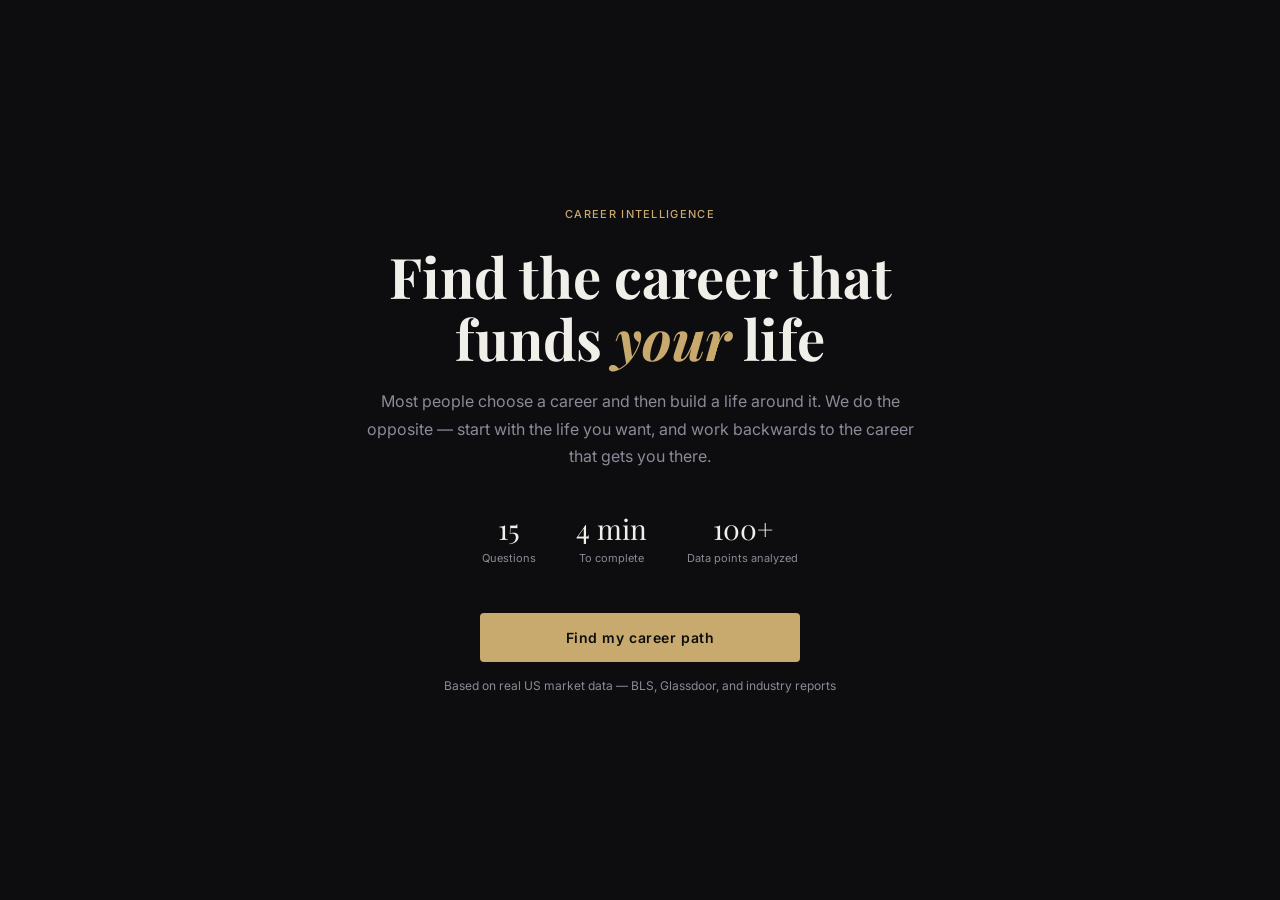
==== index.html @ bc1ee845 "first commit" ====
<!DOCTYPE html>
<html lang="en">
<head>
    <meta charset="UTF-8">
    <meta name="viewport" content="width=device-width, initial-scale=1.0">
    <title>DreamCareer — Find the career that funds your life</title>
    <link href="https://fonts.googleapis.com/css2?family=Inter:wght@300;400;500;600&family=Playfair+Display:wght@700&display=swap" rel="stylesheet">
    <link rel="stylesheet" href="css/style.css">
</head>
<body>

    <!-- LANDING PAGE -->
    <section id="landing">
        <p class="eyebrow">Career Intelligence</p>
        <h1 class="hero-title">Find the career that funds <em>your</em> life</h1>
        <p class="hero-sub">Most people choose a career and then build a life around it. We do the opposite — start with the life you want, and work backwards to the career that gets you there.</p>
        <div class="stat-row">
            <div class="stat">
                <div class="stat-number">15</div>
                <div class="stat-label">Questions</div>
            </div>
            <div class="stat">
                <div class="stat-number">4 min</div>
                <div class="stat-label">To complete</div>
            </div>
            <div class="stat">
                <div class="stat-number">100+</div>
                <div class="stat-label">Data points analyzed</div>
            </div>
        </div>
        <button class="btn-primary" onclick="startQuiz()">Find my career path</button>
        <p class="disclaimer">Based on real US market data — BLS, Glassdoor, and industry reports</p>
    </section>

    <!-- QUIZ -->
    <section id="quiz">
        <div class="progress-bar">
            <div class="progress-fill" id="progress-fill"></div>
        </div>
        <p class="question-count" id="question-count"></p>
        <h2 class="question-text" id="question-text"></h2>
        <div class="options-grid" id="options-grid"></div>
    </section>

    <!-- LOADING -->
    <section id="loading">
        <div class="loading-ring"></div>
        <h2 class="loading-title">Analyzing your profile</h2>
        <p class="loading-sub">Cross-referencing your answers with salary data, career trajectories, and market demand.</p>
    </section>

    <!-- RESULT -->
    <section id="result">
        <span class="profile-tag" id="profile-tag"></span>
        <h2 class="result-title" id="result-title"></h2>
        <p class="result-hook" id="result-hook"></p>
        <div class="preview-card" id="preview-card"></div>
        <div id="paywall-block"></div>
        <div id="full-result" style="display:none"></div>
    </section>

    <script src="js/quiz.js"></script>
</body>
</html>
---- css/style.css ----
*, *::before, *::after {
    box-sizing: border-box;
    margin: 0;
    padding: 0;
}

:root {
    --bg: #0D0D0F;
    --surface: #16161A;
    --border: #2A2A30;
    --text: #F0EFE9;
    --muted: #8A8A99;
    --accent: #C8A96E;
    --accent-dim: rgba(200, 169, 110, 0.12);
}

body {
    background: var(--bg);
    color: var(--text);
    font-family: 'Inter', sans-serif;
    min-height: 100vh;
    display: flex;
    flex-direction: column;
    align-items: center;
    justify-content: center;
    padding: 24px;
}

/* ── LANDING ── */
#landing {
    max-width: 560px;
    width: 100%;
    text-align: center;
}

.eyebrow {
    font-size: 11px;
    font-weight: 500;
    letter-spacing: 0.12em;
    text-transform: uppercase;
    color: var(--accent);
    margin-bottom: 24px;
}

.hero-title {
    font-family: 'Playfair Display', serif;
    font-size: clamp(36px, 6vw, 56px);
    line-height: 1.1;
    color: var(--text);
    margin-bottom: 20px;
}

.hero-title em {
    font-style: italic;
    color: var(--accent);
}

.hero-sub {
    font-size: 16px;
    line-height: 1.7;
    color: var(--muted);
    margin-bottom: 40px;
}

.stat-row {
    display: flex;
    justify-content: center;
    gap: 40px;
    margin-bottom: 48px;
}

.stat {
    text-align: center;
}

.stat-number {
    font-family: 'Playfair Display', serif;
    font-size: 28px;
    color: var(--text);
}

.stat-label {
    font-size: 11px;
    color: var(--muted);
    margin-top: 4px;
}

.btn-primary {
    background: var(--accent);
    color: #0D0D0F;
    border: none;
    padding: 16px 40px;
    font-family: 'Inter', sans-serif;
    font-size: 14px;
    font-weight: 600;
    letter-spacing: 0.04em;
    border-radius: 4px;
    cursor: pointer;
    transition: opacity 0.2s;
    width: 100%;
    max-width: 320px;
}

.btn-primary:hover {
    opacity: 0.85;
}

.disclaimer {
    font-size: 12px;
    color: var(--muted);
    margin-top: 16px;
}

/* ── QUIZ ── */
#quiz {
    display: none;
    max-width: 600px;
    width: 100%;
}

.progress-bar {
    width: 100%;
    height: 2px;
    background: var(--border);
    border-radius: 2px;
    margin-bottom: 48px;
}

.progress-fill {
    height: 100%;
    background: var(--accent);
    border-radius: 2px;
    transition: width 0.4s ease;
}

.question-count {
    font-size: 11px;
    color: var(--muted);
    letter-spacing: 0.08em;
    text-transform: uppercase;
    margin-bottom: 16px;
}

.question-text {
    font-family: 'Playfair Display', serif;
    font-size: clamp(22px, 4vw, 32px);
    line-height: 1.3;
    color: var(--text);
    margin-bottom: 40px;
}

.options-grid {
    display: flex;
    flex-direction: column;
    gap: 12px;
}

.option-btn {
    background: var(--surface);
    border: 1px solid var(--border);
    color: var(--text);
    padding: 18px 24px;
    font-family: 'Inter', sans-serif;
    font-size: 15px;
    text-align: left;
    border-radius: 6px;
    cursor: pointer;
    transition: border-color 0.2s, background 0.2s;
    line-height: 1.5;
}

.option-btn:hover {
    border-color: var(--accent);
    background: var(--accent-dim);
}

/* ── LOADING ── */
#loading {
    display: none;
    text-align: center;
    max-width: 400px;
}

.loading-ring {
    width: 48px;
    height: 48px;
    border: 2px solid var(--border);
    border-top-color: var(--accent);
    border-radius: 50%;
    animation: spin 1s linear infinite;
    margin: 0 auto 32px;
}

@keyframes spin {
    to { transform: rotate(360deg); }
}

.loading-title {
    font-family: 'Playfair Display', serif;
    font-size: 24px;
    margin-bottom: 12px;
}

.loading-sub {
    font-size: 14px;
    color: var(--muted);
    line-height: 1.7;
}

/* ── RESULT ── */
#result {
    display: none;
    max-width: 680px;
    width: 100%;
}

.profile-tag {
    display: inline-block;
    font-size: 11px;
    font-weight: 500;
    letter-spacing: 0.1em;
    text-transform: uppercase;
    color: var(--accent);
    border: 1px solid var(--accent);
    padding: 4px 14px;
    border-radius: 2px;
    margin-bottom: 20px;
}

.result-title {
    font-family: 'Playfair Display', serif;
    font-size: clamp(32px, 5vw, 48px);
    line-height: 1.15;
    margin-bottom: 16px;
}

.result-hook {
    font-size: 17px;
    color: var(--muted);
    line-height: 1.7;
    margin-bottom: 32px;
}

.preview-card {
    background: var(--surface);
    border: 1px solid var(--border);
    border-radius: 8px;
    padding: 28px;
    margin-bottom: 24px;
}

.preview-card p {
    font-size: 15px;
    line-height: 1.7;
    color: var(--muted);
    margin-bottom: 16px;
}

.preview-card p:last-child {
    margin-bottom: 0;
}

.teaser {
    font-size: 15px;
    font-weight: 500;
    color: var(--text);
    border-left: 2px solid var(--accent);
    padding-left: 16px;
    margin-top: 20px;
}

/* ── PAYWALL ── */
.paywall-block {
    background: var(--surface);
    border: 1px solid var(--border);
    border-radius: 8px;
    padding: 36px 28px;
    text-align: center;
    margin-bottom: 24px;
    position: relative;
    overflow: hidden;
}

.paywall-block::before {
    content: '';
    position: absolute;
    top: 0; left: 0; right: 0;
    height: 2px;
    background: var(--accent);
}

.paywall-icon {
    font-size: 28px;
    margin-bottom: 16px;
}

.paywall-title {
    font-family: 'Playfair Display', serif;
    font-size: 22px;
    margin-bottom: 10px;
}

.paywall-sub {
    font-size: 14px;
    color: var(--muted);
    line-height: 1.7;
    margin-bottom: 28px;
    max-width: 380px;
    margin-left: auto;
    margin-right: auto;
}

.paywall-items {
    display: flex;
    flex-direction: column;
    gap: 10px;
    margin-bottom: 28px;
    text-align: left;
    max-width: 340px;
    margin-left: auto;
    margin-right: auto;
}

.paywall-item {
    display: flex;
    align-items: center;
    gap: 12px;
    font-size: 14px;
    color: var(--text);
}

.paywall-item::before {
    content: '✓';
    color: var(--accent);
    font-weight: 600;
    flex-shrink: 0;
}

.paywall-price {
    font-size: 13px;
    color: var(--muted);
    margin-top: 12px;
}

/* ── FULL RESULT ── */
.career-block {
    background: var(--surface);
    border: 1px solid var(--border);
    border-radius: 8px;
    padding: 32px 28px;
    margin-bottom: 16px;
}

.career-number {
    font-size: 11px;
    color: var(--accent);
    letter-spacing: 0.1em;
    text-transform: uppercase;
    margin-bottom: 8px;
}

.career-title {
    font-family: 'Playfair Display', serif;
    font-size: 26px;
    margin-bottom: 12px;
}

.career-why {
    font-size: 15px;
    color: var(--muted);
    line-height: 1.7;
    margin-bottom: 28px;
}

.levels-table {
    display: flex;
    flex-direction: column;
    gap: 12px;
    margin-bottom: 28px;
}

.level-row {
    display: grid;
    grid-template-columns: 1fr 1fr;
    gap: 8px;
    padding: 14px 16px;
    background: var(--bg);
    border-radius: 6px;
    border: 1px solid var(--border);
}

.level-name {
    font-size: 13px;
    font-weight: 500;
    color: var(--text);
}

.level-salary {
    font-size: 13px;
    color: var(--accent);
    text-align: right;
}

.level-focus {
    font-size: 12px;
    color: var(--muted);
    grid-column: 1 / -1;
    margin-top: 2px;
}

.section-label {
    font-size: 11px;
    font-weight: 500;
    letter-spacing: 0.1em;
    text-transform: uppercase;
    color: var(--accent);
    margin-bottom: 10px;
}

.section-text {
    font-size: 14px;
    color: var(--muted);
    line-height: 1.7;
    margin-bottom: 24px;
}

.secret-box {
    background: var(--accent-dim);
    border: 1px solid rgba(200, 169, 110, 0.25);
    border-radius: 6px;
    padding: 16px 20px;
    font-size: 14px;
    color: var(--text);
    line-height: 1.7;
}

.final-message {
    background: var(--surface);
    border: 1px solid var(--border);
    border-radius: 8px;
    padding: 32px 28px;
    margin-top: 8px;
}

.final-message-text {
    font-family: 'Playfair Display', serif;
    font-size: 18px;
    line-height: 1.6;
    color: var(--text);
    font-style: italic;
}

.result-intro {
    font-size: 15px;
    color: var(--muted);
    line-height: 1.7;
    margin-bottom: 32px;
    padding-bottom: 32px;
    border-bottom: 1px solid var(--border);
}
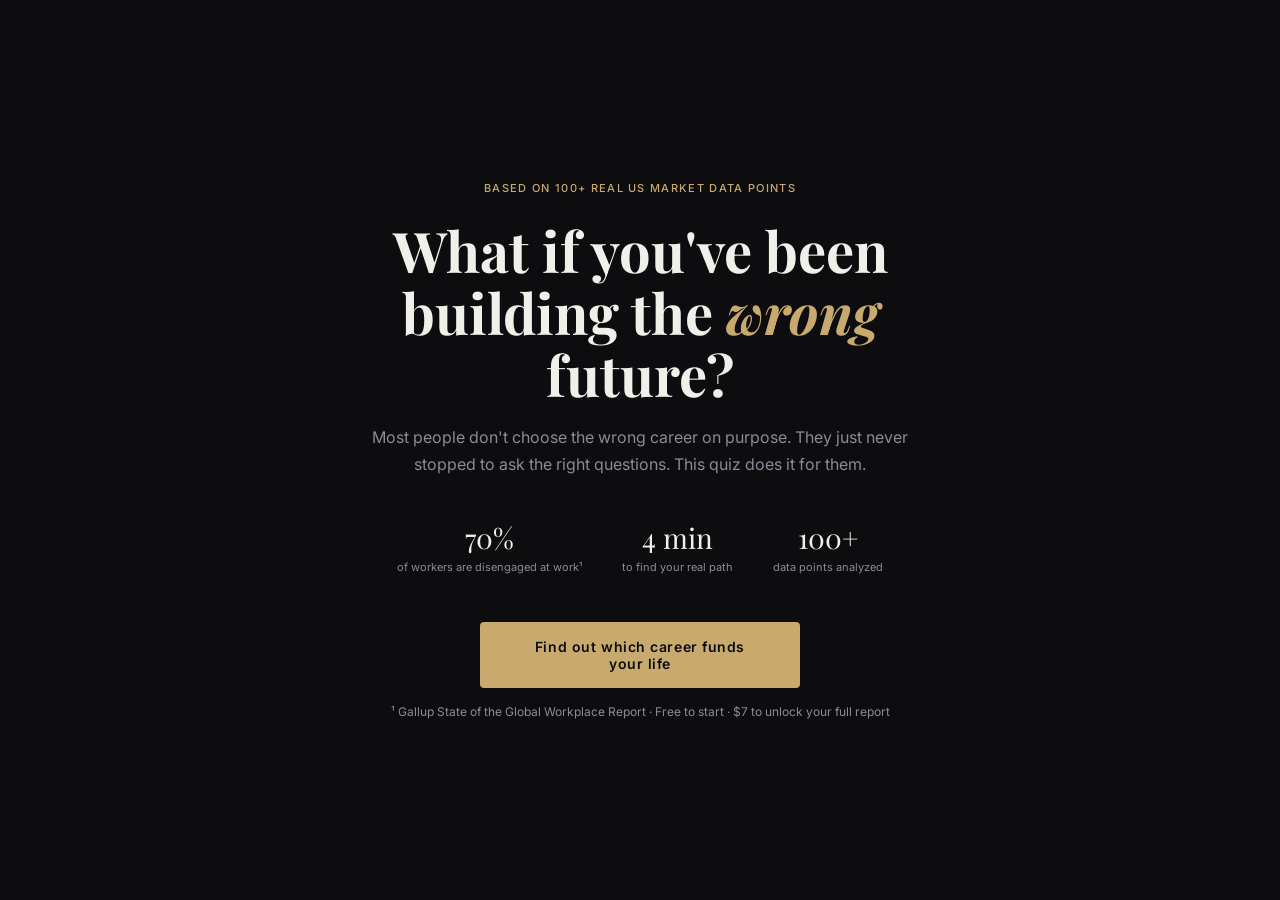
==== commit 31ff9970: "improve landing page copy" ====
--- a/index.html
+++ b/index.html
@@ -11,25 +11,27 @@
 
     <!-- LANDING PAGE -->
     <section id="landing">
-        <p class="eyebrow">Career Intelligence</p>
-        <h1 class="hero-title">Find the career that funds <em>your</em> life</h1>
-        <p class="hero-sub">Most people choose a career and then build a life around it. We do the opposite — start with the life you want, and work backwards to the career that gets you there.</p>
+        <p class="eyebrow">Based on 100+ real US market data points</p>
+        <h1 class="hero-title">What if you've been building the <em>wrong</em> future?</h1>
+        <p class="hero-sub">Most people don't choose the wrong career on purpose. They just never stopped to ask the right questions. This quiz does it for them.</p>
+
         <div class="stat-row">
             <div class="stat">
-                <div class="stat-number">15</div>
-                <div class="stat-label">Questions</div>
+                <div class="stat-number">70%</div>
+                <div class="stat-label">of workers are disengaged at work¹</div>
             </div>
             <div class="stat">
                 <div class="stat-number">4 min</div>
-                <div class="stat-label">To complete</div>
+                <div class="stat-label">to find your real path</div>
             </div>
             <div class="stat">
                 <div class="stat-number">100+</div>
-                <div class="stat-label">Data points analyzed</div>
+                <div class="stat-label">data points analyzed</div>
             </div>
         </div>
-        <button class="btn-primary" onclick="startQuiz()">Find my career path</button>
-        <p class="disclaimer">Based on real US market data — BLS, Glassdoor, and industry reports</p>
+
+        <button class="btn-primary" onclick="startQuiz()">Find out which career funds your life</button>
+        <p class="disclaimer">¹ Gallup State of the Global Workplace Report · Free to start · $7 to unlock your full report</p>
     </section>
 
     <!-- QUIZ -->
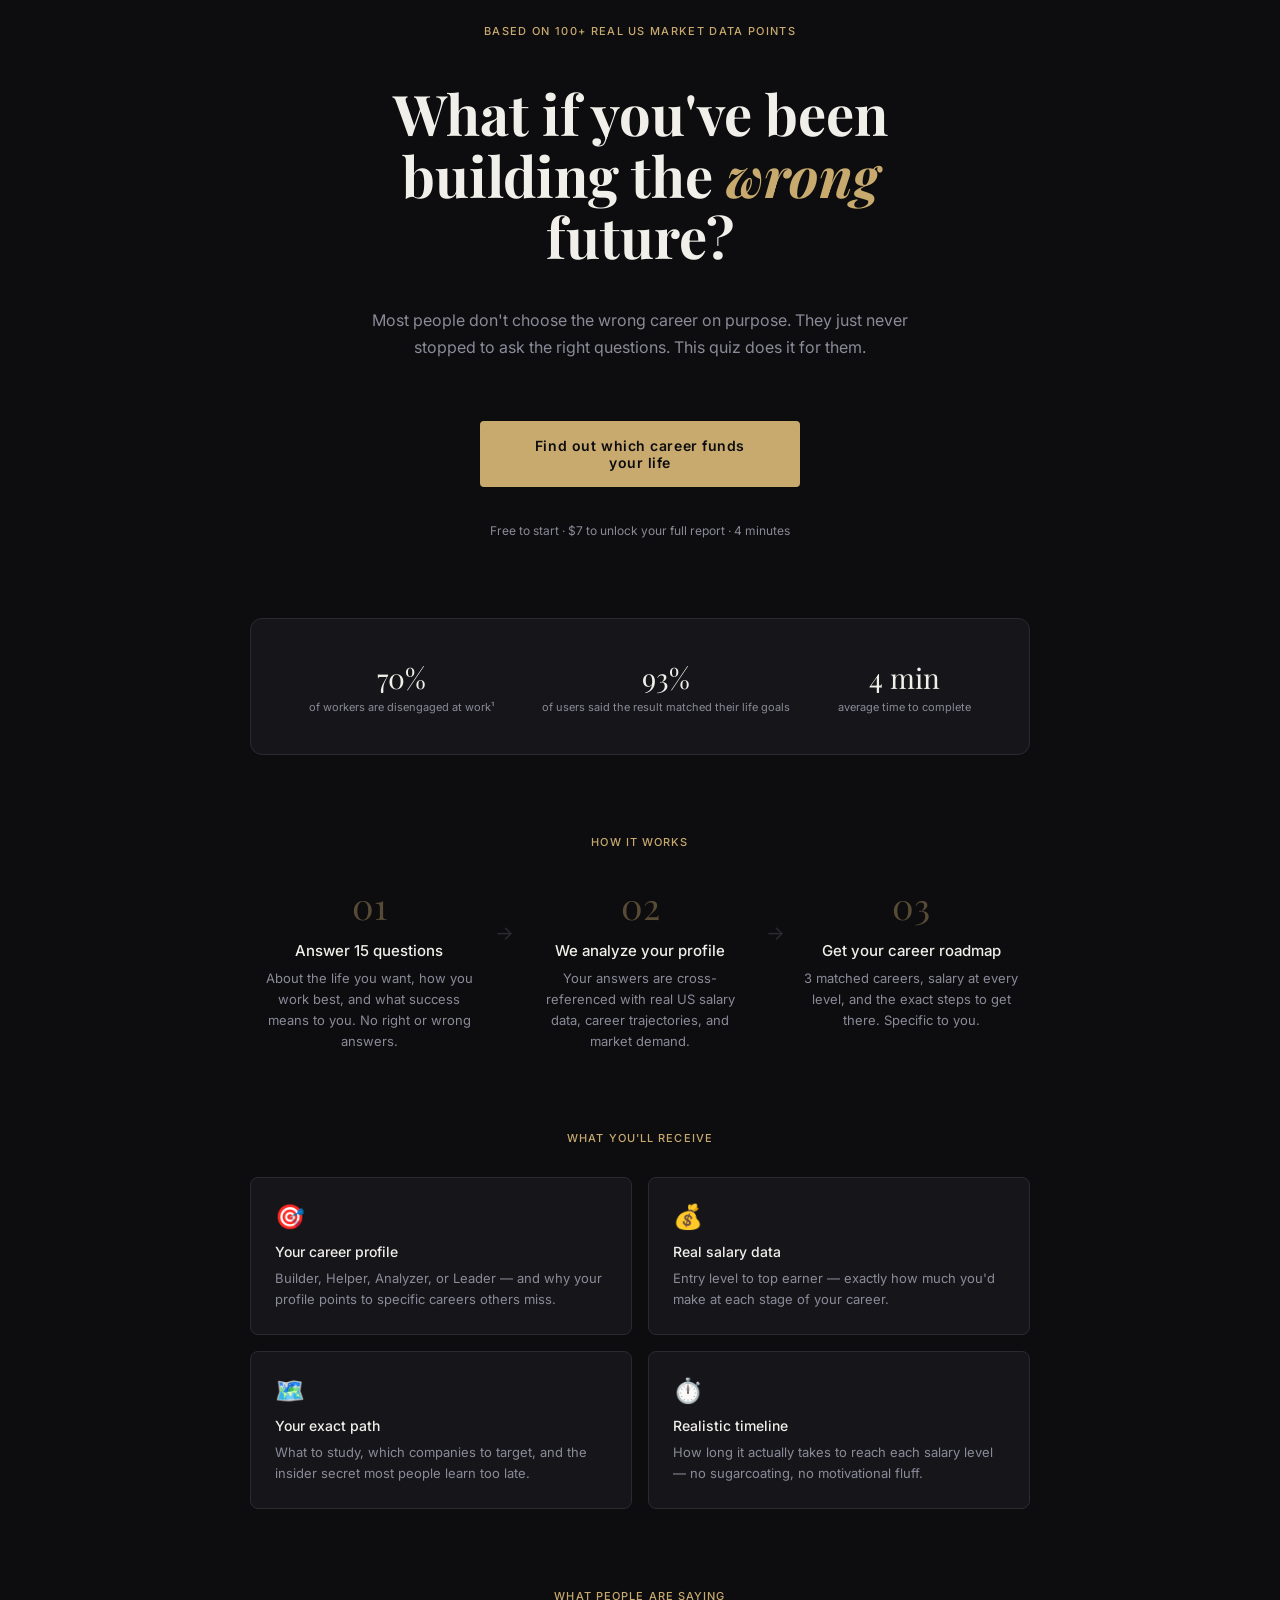
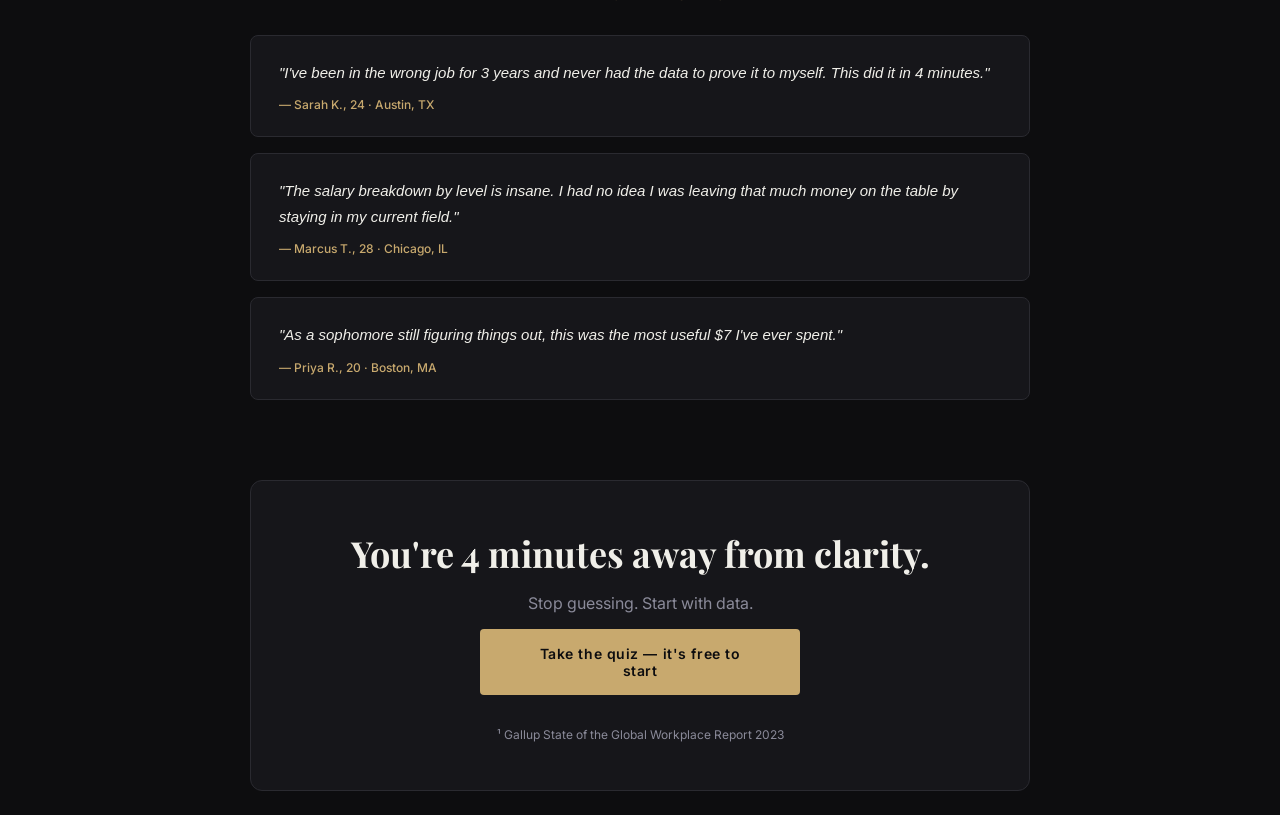
==== commit cfb108b0: "improve landing page" ====
--- a/index.html
+++ b/index.html
@@ -11,28 +11,111 @@
 
     <!-- LANDING PAGE -->
     <section id="landing">
+
+    <!-- HERO -->
+    <div class="hero-block">
         <p class="eyebrow">Based on 100+ real US market data points</p>
         <h1 class="hero-title">What if you've been building the <em>wrong</em> future?</h1>
         <p class="hero-sub">Most people don't choose the wrong career on purpose. They just never stopped to ask the right questions. This quiz does it for them.</p>
+        <button class="btn-primary" onclick="startQuiz()">Find out which career funds your life</button>
+        <p class="disclaimer">Free to start · $7 to unlock your full report · 4 minutes</p>
+    </div>
 
-        <div class="stat-row">
-            <div class="stat">
-                <div class="stat-number">70%</div>
-                <div class="stat-label">of workers are disengaged at work¹</div>
+    <!-- STATS -->
+    <div class="stats-block">
+        <div class="stat">
+            <div class="stat-number">70%</div>
+            <div class="stat-label">of workers are disengaged at work¹</div>
+        </div>
+        <div class="stat">
+            <div class="stat-number">93%</div>
+            <div class="stat-label">of users said the result matched their life goals</div>
+        </div>
+        <div class="stat">
+            <div class="stat-number">4 min</div>
+            <div class="stat-label">average time to complete</div>
+        </div>
+    </div>
+
+    <!-- HOW IT WORKS -->
+    <div class="how-block">
+        <p class="section-label-center">How it works</p>
+        <div class="steps-row">
+            <div class="step">
+                <div class="step-number">01</div>
+                <h3 class="step-title">Answer 15 questions</h3>
+                <p class="step-desc">About the life you want, how you work best, and what success means to you. No right or wrong answers.</p>
             </div>
-            <div class="stat">
-                <div class="stat-number">4 min</div>
-                <div class="stat-label">to find your real path</div>
+            <div class="step-arrow">→</div>
+            <div class="step">
+                <div class="step-number">02</div>
+                <h3 class="step-title">We analyze your profile</h3>
+                <p class="step-desc">Your answers are cross-referenced with real US salary data, career trajectories, and market demand.</p>
             </div>
-            <div class="stat">
-                <div class="stat-number">100+</div>
-                <div class="stat-label">data points analyzed</div>
+            <div class="step-arrow">→</div>
+            <div class="step">
+                <div class="step-number">03</div>
+                <h3 class="step-title">Get your career roadmap</h3>
+                <p class="step-desc">3 matched careers, salary at every level, and the exact steps to get there. Specific to you.</p>
             </div>
         </div>
+    </div>
 
-        <button class="btn-primary" onclick="startQuiz()">Find out which career funds your life</button>
-        <p class="disclaimer">¹ Gallup State of the Global Workplace Report · Free to start · $7 to unlock your full report</p>
-    </section>
+    <!-- PREVIEW -->
+    <div class="preview-block">
+        <p class="section-label-center">What you'll receive</p>
+        <div class="preview-grid">
+            <div class="preview-item">
+                <span class="preview-icon">🎯</span>
+                <h4 class="preview-item-title">Your career profile</h4>
+                <p class="preview-item-desc">Builder, Helper, Analyzer, or Leader — and why your profile points to specific careers others miss.</p>
+            </div>
+            <div class="preview-item">
+                <span class="preview-icon">💰</span>
+                <h4 class="preview-item-title">Real salary data</h4>
+                <p class="preview-item-desc">Entry level to top earner — exactly how much you'd make at each stage of your career.</p>
+            </div>
+            <div class="preview-item">
+                <span class="preview-icon">🗺️</span>
+                <h4 class="preview-item-title">Your exact path</h4>
+                <p class="preview-item-desc">What to study, which companies to target, and the insider secret most people learn too late.</p>
+            </div>
+            <div class="preview-item">
+                <span class="preview-icon">⏱️</span>
+                <h4 class="preview-item-title">Realistic timeline</h4>
+                <p class="preview-item-desc">How long it actually takes to reach each salary level — no sugarcoating, no motivational fluff.</p>
+            </div>
+        </div>
+    </div>
+
+    <!-- TESTIMONIALS -->
+    <div class="testimonials-block">
+        <p class="section-label-center">What people are saying</p>
+        <div class="testimonials-row">
+            <div class="testimonial">
+                <p class="testimonial-text">"I've been in the wrong job for 3 years and never had the data to prove it to myself. This did it in 4 minutes."</p>
+                <p class="testimonial-author">— Sarah K., 24 · Austin, TX</p>
+            </div>
+            <div class="testimonial">
+                <p class="testimonial-text">"The salary breakdown by level is insane. I had no idea I was leaving that much money on the table by staying in my current field."</p>
+                <p class="testimonial-author">— Marcus T., 28 · Chicago, IL</p>
+            </div>
+            <div class="testimonial">
+                <p class="testimonial-text">"As a sophomore still figuring things out, this was the most useful $7 I've ever spent."</p>
+                <p class="testimonial-author">— Priya R., 20 · Boston, MA</p>
+            </div>
+        </div>
+    </div>
+
+    <!-- FINAL CTA -->
+    <div class="final-cta-block">
+        <h2 class="final-cta-title">You're 4 minutes away from clarity.</h2>
+        <p class="final-cta-sub">Stop guessing. Start with data.</p>
+        <button class="btn-primary" onclick="startQuiz()">Take the quiz — it's free to start</button>
+        <p class="disclaimer">¹ Gallup State of the Global Workplace Report 2023</p>
+    </div>
+
+</section>
 
     <!-- QUIZ -->
     <section id="quiz">
--- a/css/style.css
+++ b/css/style.css
@@ -457,4 +457,200 @@
     margin-bottom: 32px;
     padding-bottom: 32px;
     border-bottom: 1px solid var(--border);
+}
+
+/* ── LANDING SECTIONS ── */
+#landing {
+    max-width: 780px;
+    width: 100%;
+    display: flex;
+    flex-direction: column;
+    align-items: center;
+    gap: 80px;
+    text-align: center;
+}
+
+.hero-block {
+    max-width: 600px;
+    display: flex;
+    flex-direction: column;
+    align-items: center;
+    gap: 20px;
+}
+
+.stats-block {
+    display: flex;
+    justify-content: center;
+    gap: 48px;
+    flex-wrap: wrap;
+    padding: 40px;
+    background: var(--surface);
+    border: 1px solid var(--border);
+    border-radius: 12px;
+    width: 100%;
+}
+
+.how-block {
+    width: 100%;
+}
+
+.section-label-center {
+    font-size: 11px;
+    font-weight: 500;
+    letter-spacing: 0.1em;
+    text-transform: uppercase;
+    color: var(--accent);
+    margin-bottom: 32px;
+    display: block;
+}
+
+.steps-row {
+    display: flex;
+    align-items: flex-start;
+    gap: 16px;
+    justify-content: center;
+    flex-wrap: wrap;
+}
+
+.step {
+    flex: 1;
+    min-width: 180px;
+    max-width: 220px;
+    text-align: center;
+}
+
+.step-number {
+    font-family: 'Playfair Display', serif;
+    font-size: 36px;
+    color: var(--accent);
+    opacity: 0.4;
+    margin-bottom: 12px;
+}
+
+.step-title {
+    font-size: 15px;
+    font-weight: 500;
+    color: var(--text);
+    margin-bottom: 8px;
+}
+
+.step-desc {
+    font-size: 13px;
+    color: var(--muted);
+    line-height: 1.6;
+}
+
+.step-arrow {
+    font-size: 20px;
+    color: var(--border);
+    margin-top: 40px;
+}
+
+.preview-block {
+    width: 100%;
+}
+
+.preview-grid {
+    display: grid;
+    grid-template-columns: repeat(2, 1fr);
+    gap: 16px;
+}
+
+.preview-item {
+    background: var(--surface);
+    border: 1px solid var(--border);
+    border-radius: 8px;
+    padding: 24px;
+    text-align: left;
+}
+
+.preview-icon {
+    font-size: 24px;
+    display: block;
+    margin-bottom: 12px;
+}
+
+.preview-item-title {
+    font-size: 14px;
+    font-weight: 500;
+    color: var(--text);
+    margin-bottom: 8px;
+}
+
+.preview-item-desc {
+    font-size: 13px;
+    color: var(--muted);
+    line-height: 1.6;
+}
+
+.testimonials-block {
+    width: 100%;
+}
+
+.testimonials-row {
+    display: flex;
+    flex-direction: column;
+    gap: 16px;
+}
+
+.testimonial {
+    background: var(--surface);
+    border: 1px solid var(--border);
+    border-radius: 8px;
+    padding: 24px 28px;
+    text-align: left;
+}
+
+.testimonial-text {
+    font-size: 15px;
+    color: var(--text);
+    line-height: 1.7;
+    font-style: italic;
+    margin-bottom: 12px;
+}
+
+.testimonial-author {
+    font-size: 12px;
+    color: var(--accent);
+    font-weight: 500;
+}
+
+.final-cta-block {
+    width: 100%;
+    display: flex;
+    flex-direction: column;
+    align-items: center;
+    gap: 16px;
+    padding: 48px;
+    background: var(--surface);
+    border: 1px solid var(--border);
+    border-radius: 12px;
+}
+
+.final-cta-title {
+    font-family: 'Playfair Display', serif;
+    font-size: clamp(24px, 4vw, 36px);
+    color: var(--text);
+}
+
+.final-cta-sub {
+    font-size: 16px;
+    color: var(--muted);
+}
+
+@media (max-width: 600px) {
+    .preview-grid {
+        grid-template-columns: 1fr;
+    }
+    .steps-row {
+        flex-direction: column;
+        align-items: center;
+    }
+    .step-arrow {
+        transform: rotate(90deg);
+        margin: 0;
+    }
+    .stats-block {
+        gap: 32px;
+    }
 }
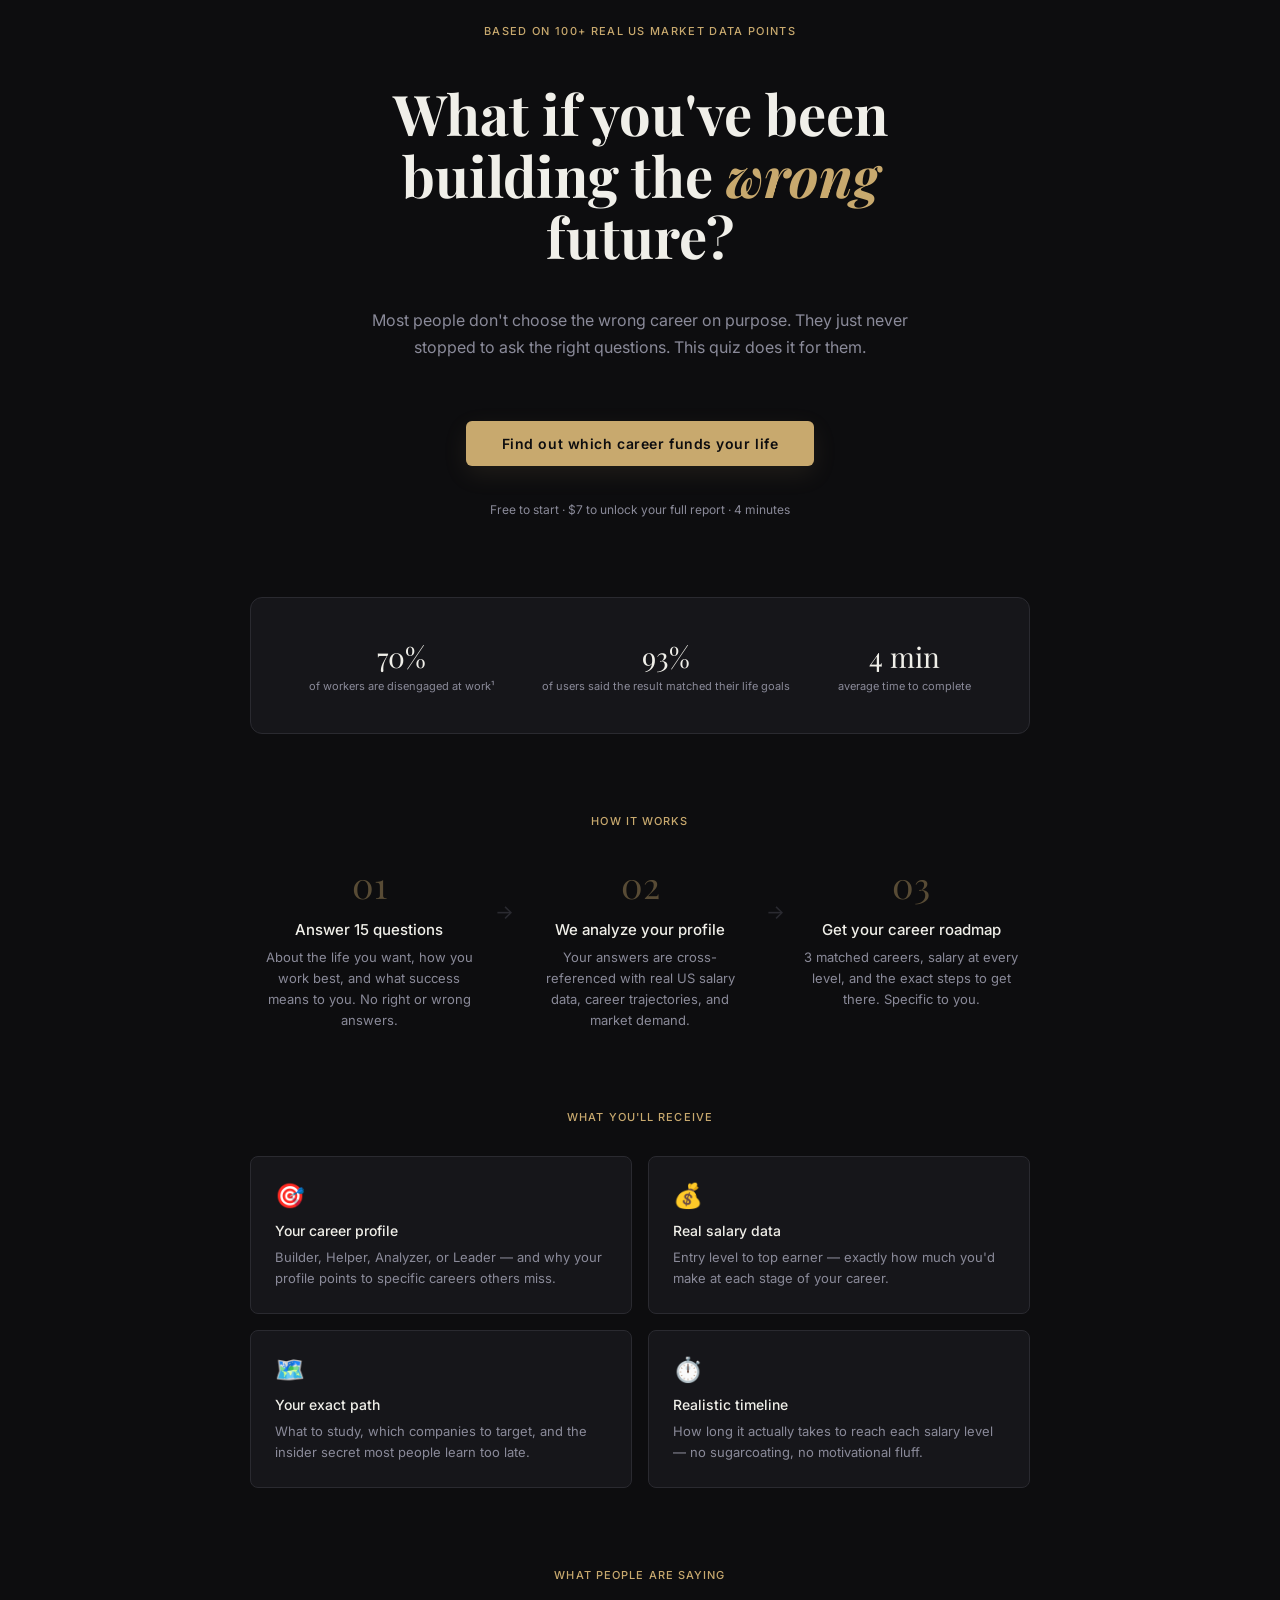
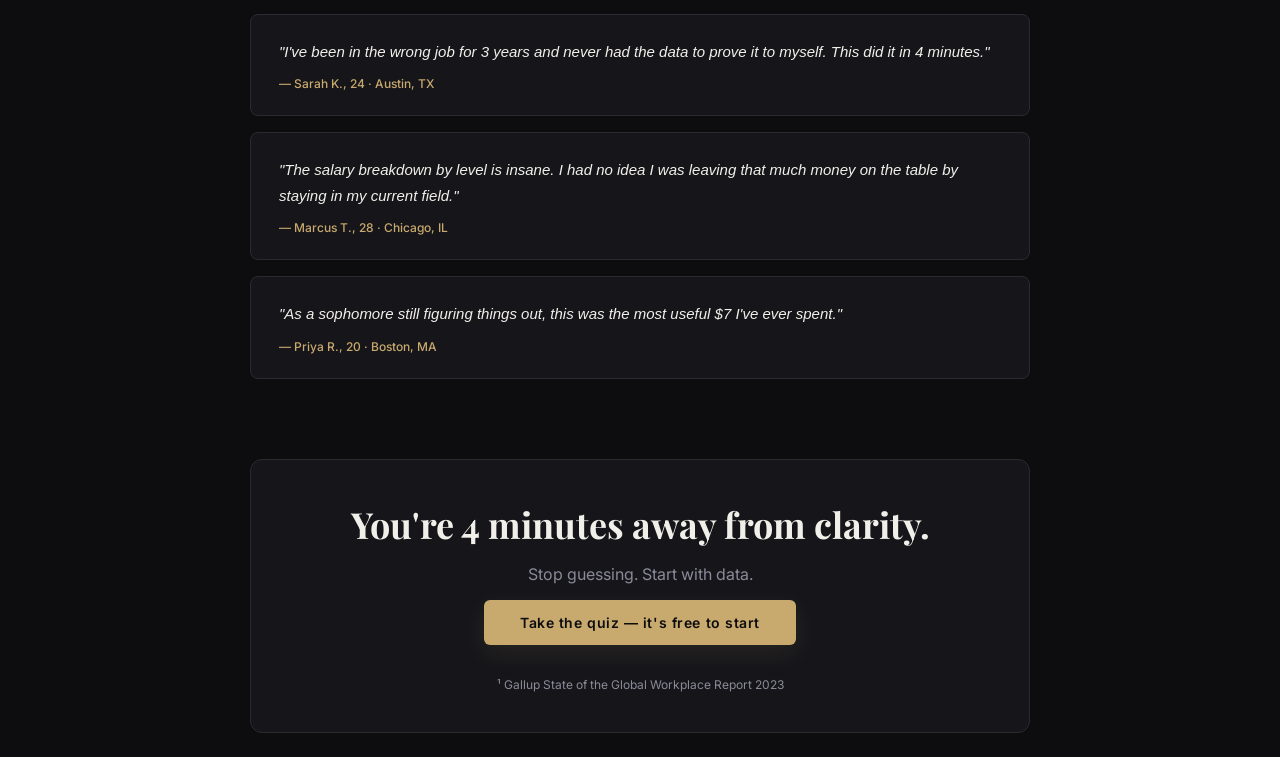
==== commit 0b66cdbd: "Remove HTML comments from index.html Removed HTML comments for cleaner code." ====
--- a/index.html
+++ b/index.html
@@ -9,10 +9,10 @@
 </head>
 <body>
 
-    <!-- LANDING PAGE -->
+ 
     <section id="landing">
 
-    <!-- HERO -->
+    
     <div class="hero-block">
         <p class="eyebrow">Based on 100+ real US market data points</p>
         <h1 class="hero-title">What if you've been building the <em>wrong</em> future?</h1>
@@ -21,7 +21,7 @@
         <p class="disclaimer">Free to start · $7 to unlock your full report · 4 minutes</p>
     </div>
 
-    <!-- STATS -->
+    
     <div class="stats-block">
         <div class="stat">
             <div class="stat-number">70%</div>
@@ -37,7 +37,7 @@
         </div>
     </div>
 
-    <!-- HOW IT WORKS -->
+    
     <div class="how-block">
         <p class="section-label-center">How it works</p>
         <div class="steps-row">
@@ -61,7 +61,7 @@
         </div>
     </div>
 
-    <!-- PREVIEW -->
+  
     <div class="preview-block">
         <p class="section-label-center">What you'll receive</p>
         <div class="preview-grid">
@@ -88,7 +88,7 @@
         </div>
     </div>
 
-    <!-- TESTIMONIALS -->
+    
     <div class="testimonials-block">
         <p class="section-label-center">What people are saying</p>
         <div class="testimonials-row">
@@ -107,7 +107,7 @@
         </div>
     </div>
 
-    <!-- FINAL CTA -->
+ 
     <div class="final-cta-block">
         <h2 class="final-cta-title">You're 4 minutes away from clarity.</h2>
         <p class="final-cta-sub">Stop guessing. Start with data.</p>
@@ -117,7 +117,7 @@
 
 </section>
 
-    <!-- QUIZ -->
+ 
     <section id="quiz">
         <div class="progress-bar">
             <div class="progress-fill" id="progress-fill"></div>
@@ -127,14 +127,14 @@
         <div class="options-grid" id="options-grid"></div>
     </section>
 
-    <!-- LOADING -->
+ 
     <section id="loading">
         <div class="loading-ring"></div>
         <h2 class="loading-title">Analyzing your profile</h2>
         <p class="loading-sub">Cross-referencing your answers with salary data, career trajectories, and market demand.</p>
     </section>
 
-    <!-- RESULT -->
+ 
     <section id="result">
         <span class="profile-tag" id="profile-tag"></span>
         <h2 class="result-title" id="result-title"></h2>
@@ -146,4 +146,4 @@
 
     <script src="js/quiz.js"></script>
 </body>
-</html>+</html>
--- a/css/style.css
+++ b/css/style.css
@@ -12,6 +12,8 @@
     --muted: #8A8A99;
     --accent: #C8A96E;
     --accent-dim: rgba(200, 169, 110, 0.12);
+    --shadow-accent: rgba(200,169,110,0.10);
+    --transition-fast: 180ms;
 }
 
 body {
@@ -89,20 +91,29 @@
     background: var(--accent);
     color: #0D0D0F;
     border: none;
-    padding: 16px 40px;
+    padding: 14px 36px;
     font-family: 'Inter', sans-serif;
     font-size: 14px;
     font-weight: 600;
     letter-spacing: 0.04em;
-    border-radius: 4px;
+    border-radius: 6px;
     cursor: pointer;
-    transition: opacity 0.2s;
-    width: 100%;
-    max-width: 320px;
+    transition: transform var(--transition-fast) ease, box-shadow var(--transition-fast) ease, opacity 0.18s;
+    display: inline-block;
+    width: auto;
+    max-width: 360px;
+    box-shadow: 0 8px 24px var(--shadow-accent);
 }
 
 .btn-primary:hover {
-    opacity: 0.85;
+    opacity: 0.98;
+    transform: translateY(-3px);
+    box-shadow: 0 14px 36px rgba(200,169,110,0.16);
+}
+
+.btn-primary:focus-visible {
+    outline: 3px solid rgba(200,169,110,0.18);
+    outline-offset: 3px;
 }
 
 .disclaimer {
@@ -120,17 +131,18 @@
 
 .progress-bar {
     width: 100%;
-    height: 2px;
+    height: 6px;
     background: var(--border);
-    border-radius: 2px;
-    margin-bottom: 48px;
+    border-radius: 6px;
+    margin-bottom: 40px;
+    overflow: hidden;
 }
 
 .progress-fill {
     height: 100%;
-    background: var(--accent);
-    border-radius: 2px;
-    transition: width 0.4s ease;
+    background: linear-gradient(90deg, var(--accent), rgba(255,220,150,0.9));
+    border-radius: 6px;
+    transition: width 420ms cubic-bezier(.2,.9,.2,1);
 }
 
 .question-count {
@@ -165,13 +177,20 @@
     text-align: left;
     border-radius: 6px;
     cursor: pointer;
-    transition: border-color 0.2s, background 0.2s;
+    transition: transform var(--transition-fast) ease, box-shadow var(--transition-fast) ease, border-color var(--transition-fast) ease, background var(--transition-fast) ease;
     line-height: 1.5;
 }
 
 .option-btn:hover {
     border-color: var(--accent);
-    background: var(--accent-dim);
+    background: rgba(200,169,110,0.14);
+    transform: translateY(-3px);
+    box-shadow: 0 10px 30px rgba(0,0,0,0.35);
+}
+
+.option-btn:focus-visible {
+    outline: 3px solid rgba(200,169,110,0.12);
+    outline-offset: 2px;
 }
 
 /* ── LOADING ── */
@@ -279,6 +298,7 @@
     margin-bottom: 24px;
     position: relative;
     overflow: hidden;
+    box-shadow: 0 12px 36px rgba(0,0,0,0.45);
 }
 
 .paywall-block::before {
@@ -621,10 +641,16 @@
     flex-direction: column;
     align-items: center;
     gap: 16px;
-    padding: 48px;
+    padding: 40px;
     background: var(--surface);
     border: 1px solid var(--border);
     border-radius: 12px;
+}
+
+@media (max-width: 600px) {
+    .final-cta-block { padding: 24px; }
+    .hero-block { padding: 0 12px; }
+    .btn-primary { width: 100%; max-width: 100%; }
 }
 
 .final-cta-title {
